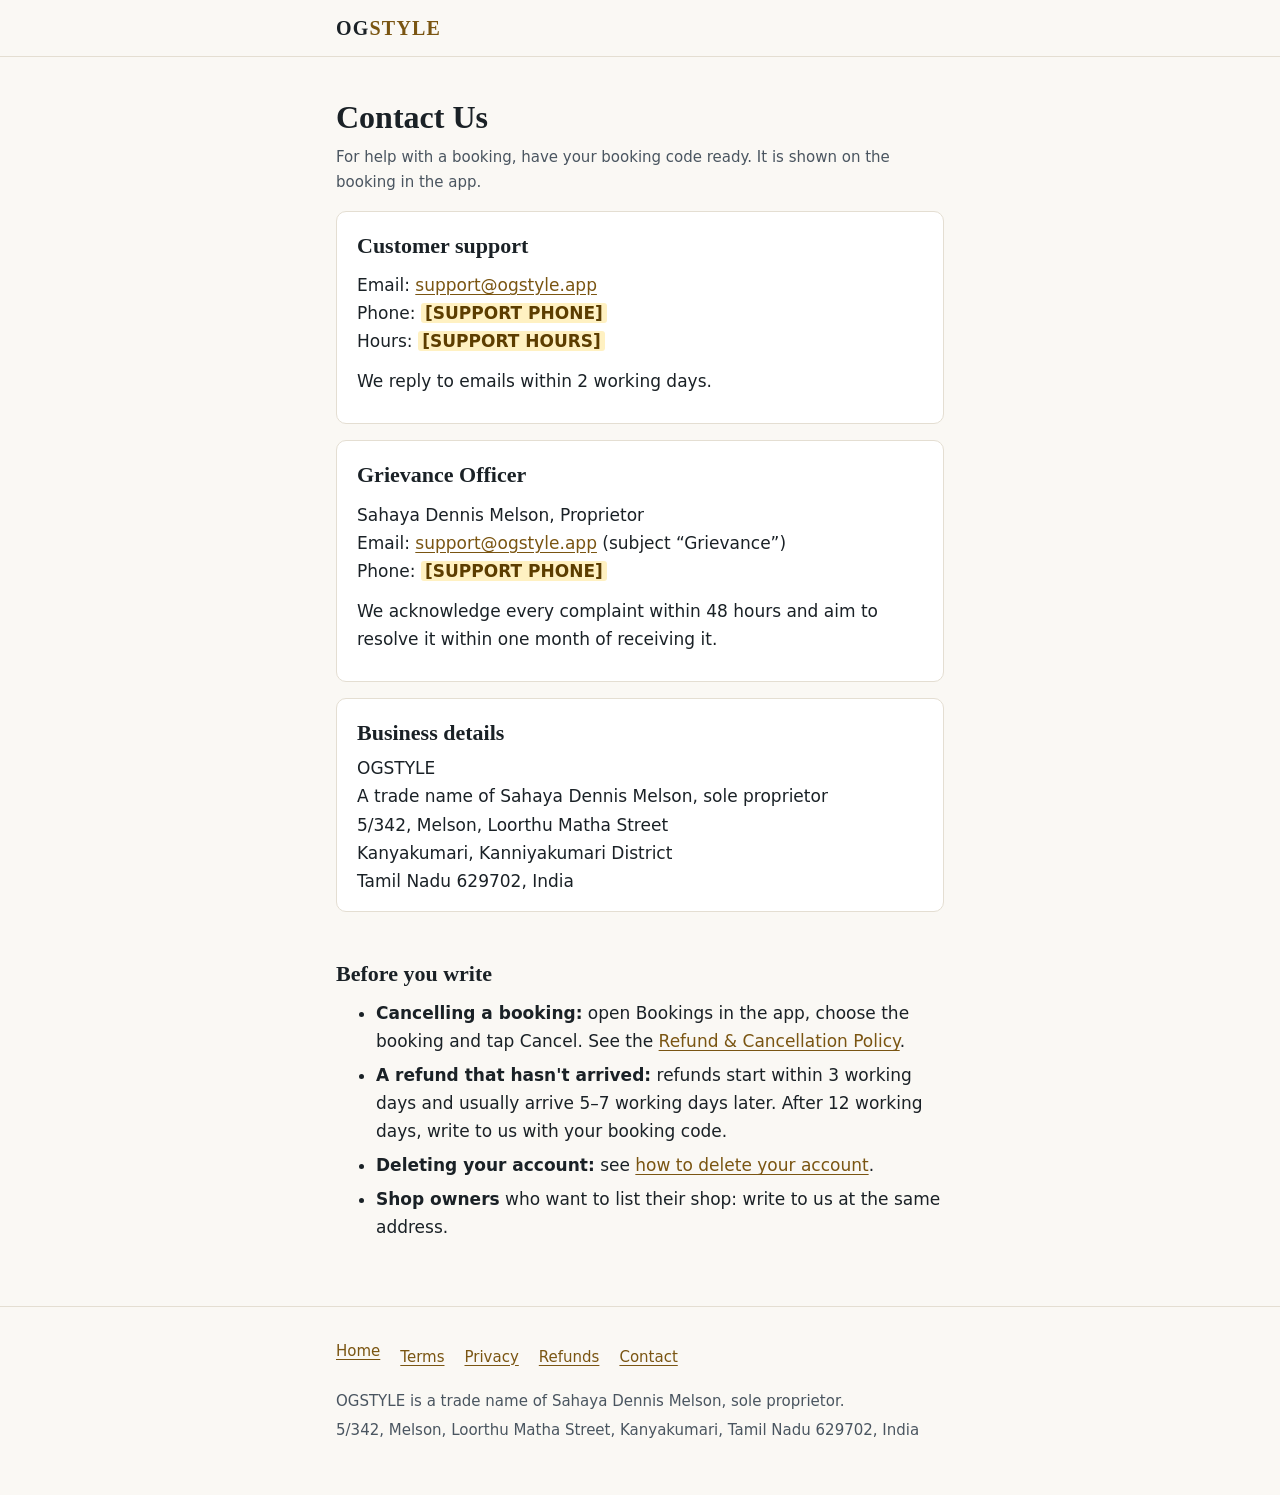
==== docs/contact/index.html @ 732c6846 "feat: OGSTYLE landing and policy pages (draft, unpublished) Co-Authored-By: Claude Opus 5.5 <noreply" ====
<!doctype html>
<html lang="en">
  <head>
    <meta charset="utf-8" />
    <meta name="viewport" content="width=device-width, initial-scale=1" />
    <title>Contact Us — OGSTYLE</title>
    <meta
      name="description"
      content="How to reach OGSTYLE: email, phone, postal address and Grievance Officer."
    />
    <link rel="stylesheet" href="../style.css" />
    <link rel="icon" href="../favicon.svg" type="image/svg+xml" />
  </head>
  <body>
    <!--
      Razorpay compares this page with the KYC: legal name, address and contact
      must match what the account was activated with. The Consumer Protection
      (E-Commerce) Rules, 2020 ask an e-commerce entity to show its legal name,
      address, customer-care contact and a Grievance Officer.
      LAWYER: confirm these rules apply and nothing else must be shown.
    -->
    <header class="site-header">
      <div class="wrap">
        <a class="wordmark" href="../">OG<span>STYLE</span></a>
      </div>
    </header>

    <main class="wrap">
      <h1>Contact Us</h1>
      <p class="meta">
        For help with a booking, have your booking code ready. It is shown on the booking in the
        app.
      </p>

      <div class="card">
        <h2>Customer support</h2>
        <p>
          Email: <a href="mailto:support@ogstyle.app">support@ogstyle.app</a><br />
          Phone: <span class="fill">[SUPPORT PHONE]</span>
          <!-- FILL-IN: support phone. Use tel: link, e.g.
               <a href="tel:+91XXXXXXXXXX">+91 XXXXX XXXXX</a> -->
          <br />
          Hours: <span class="fill">[SUPPORT HOURS]</span>
          <!-- FILL-IN: e.g. "Monday to Saturday, 10 AM to 6 PM IST". Pick hours
               you can keep while travelling. -->
        </p>
        <p>
          We reply to emails within 2 working days.
          <!-- FILL-IN: confirm 2 working days, or change it. -->
        </p>
      </div>

      <div class="card">
        <h2>Grievance Officer</h2>
        <p>
          Sahaya Dennis Melson, Proprietor<br />
          Email: <a href="mailto:support@ogstyle.app?subject=Grievance">support@ogstyle.app</a>
          (subject “Grievance”)<br />
          Phone: <span class="fill">[SUPPORT PHONE]</span>
        </p>
        <p>
          We acknowledge every complaint within 48 hours and aim to resolve it within one month of
          receiving it.
          <!-- LAWYER: timelines per Consumer Protection (E-Commerce) Rules 2020
               r.4(5); IT Rules 2021 / DPDP may add requirements. -->
        </p>
      </div>

      <div class="card">
        <h2>Business details</h2>
        <address>
          OGSTYLE<br />
          A trade name of Sahaya Dennis Melson, sole proprietor<br />
          5/342, Melson, Loorthu Matha Street<br />
          Kanyakumari, Kanniyakumari District<br />
          Tamil Nadu 629702, India
        </address>
        <!-- CHECK: Udyam unit name "Dennis Freelance Service". If the Razorpay
             account was activated with the Udyam certificate as business
             proof, its business name is probably "Dennis Freelance Service",
             and it must appear here. Uncomment then:
        <p>Registered under Udyam as “Dennis Freelance Service”.</p>
        -->
        <!-- CA: if/when GST-registered, add "GSTIN: …" here and on invoices. -->
      </div>

      <h2>Before you write</h2>
      <ul>
        <li>
          <strong>Cancelling a booking:</strong> open Bookings in the app, choose the booking and
          tap Cancel. See the <a href="../refund-policy/">Refund &amp; Cancellation Policy</a>.
        </li>
        <li>
          <strong>A refund that hasn't arrived:</strong> refunds start within 3 working days and
          usually arrive 5–7 working days later. After 12 working days, write to us with your
          booking code.
        </li>
        <li>
          <strong>Deleting your account:</strong> see
          <a href="../privacy/#delete">how to delete your account</a>.
        </li>
        <li>
          <strong>Shop owners</strong> who want to list their shop: write to us at the same address.
        </li>
      </ul>
    </main>

    <footer class="site-footer">
      <div class="wrap">
        <nav aria-label="Policies">
          <ul>
            <li><a href="../">Home</a></li>
            <li><a href="../terms/">Terms</a></li>
            <li><a href="../privacy/">Privacy</a></li>
            <li><a href="../refund-policy/">Refunds</a></li>
            <li><a href="../contact/">Contact</a></li>
          </ul>
        </nav>
        <p>OGSTYLE is a trade name of Sahaya Dennis Melson, sole proprietor.</p>
        <p>5/342, Melson, Loorthu Matha Street, Kanyakumari, Tamil Nadu 629702, India</p>
      </div>
    </footer>
  </body>
</html>
---- docs/style.css ----
/*
 * OGSTYLE document site. Legibility first: one column, system fonts, no
 * third-party requests (the privacy page should not hand a visitor's IP to a
 * font CDN). Colours take their cue from the app's tokens (mobile/src/theme/
 * tokens.ts — brass on near-black), lightened for reading by default and
 * following the phone into dark mode.
 */
:root {
  --bg: #faf8f4;
  --surface: #ffffff;
  --text: #1a2126;
  --muted: #4a5560;
  --rule: #e4ded2;
  --accent: #7a5512; /* brassDeep, darkened: 6.4:1 on --bg */
  --accent-soft: #f3ead8;
  --mark: #fff1c2;
  --mark-text: #5c3d00;
  --measure: 40rem;
  color-scheme: light dark;
}

@media (prefers-color-scheme: dark) {
  :root {
    --bg: #12171a; /* tokens.base */
    --surface: #1a2126; /* tokens.baseRaised */
    --text: #f3f5f6; /* tokens.textPrimary */
    --muted: #b4bec7;
    --rule: #2a3339;
    --accent: #efc578; /* tokens.brassBright */
    --accent-soft: #2a2416;
    --mark: #4a3a10;
    --mark-text: #ffe7a8;
  }
}

*,
*::before,
*::after {
  box-sizing: border-box;
}

html {
  -webkit-text-size-adjust: 100%;
  text-size-adjust: 100%;
}

body {
  margin: 0;
  background: var(--bg);
  color: var(--text);
  font-family: system-ui, -apple-system, 'Segoe UI', Roboto, 'Noto Sans', sans-serif;
  font-size: 1.0625rem;
  line-height: 1.65;
}

.wrap {
  max-width: var(--measure);
  margin: 0 auto;
  padding: 0 1rem;
}

/* ── header / footer ─────────────────────────────────────────────── */

.site-header {
  border-bottom: 1px solid var(--rule);
}

.site-header .wrap {
  display: flex;
  align-items: center;
  justify-content: space-between;
  gap: 1rem;
  min-height: 3.5rem;
}

.wordmark {
  font-family: 'Iowan Old Style', 'Palatino Linotype', Georgia, 'Noto Serif', serif;
  font-weight: 700;
  letter-spacing: 0.06em;
  font-size: 1.25rem;
  color: var(--text);
  text-decoration: none;
}

.wordmark span {
  color: var(--accent);
}

.site-footer {
  margin-top: 4rem;
  border-top: 1px solid var(--rule);
  padding: 2rem 0 3rem;
  font-size: 0.9375rem;
  color: var(--muted);
}

.site-footer nav ul {
  list-style: none;
  padding: 0;
  margin: 0 0 1.25rem;
  display: flex;
  flex-wrap: wrap;
  gap: 0.5rem 1.25rem;
}

.site-footer p {
  margin: 0.25rem 0;
}

/* ── type ───────────────────────────────────────────────────────── */

h1,
h2,
h3 {
  font-family: 'Iowan Old Style', 'Palatino Linotype', Georgia, 'Noto Serif', serif;
  line-height: 1.25;
  font-weight: 700;
}

h1 {
  font-size: 2rem;
  margin: 2.5rem 0 0.5rem;
}

h2 {
  font-size: 1.375rem;
  margin: 2.5rem 0 0.5rem;
  padding-top: 0.5rem;
}

h3 {
  font-size: 1.125rem;
  margin: 1.75rem 0 0.25rem;
}

p,
ul,
ol {
  margin: 0.75rem 0;
}

li + li {
  margin-top: 0.375rem;
}

a {
  color: var(--accent);
  text-underline-offset: 0.18em;
}

a:focus-visible {
  outline: 3px solid var(--accent);
  outline-offset: 2px;
  border-radius: 2px;
}

strong {
  font-weight: 650;
}

.meta {
  color: var(--muted);
  font-size: 0.9375rem;
  margin-top: 0;
}

/* A value still to be filled in before launch. Loud on purpose: a
   placeholder must never reach Razorpay's reviewer unnoticed. */
.fill {
  background: var(--mark);
  color: var(--mark-text);
  padding: 0 0.25em;
  border-radius: 3px;
  font-weight: 600;
}

/* ── blocks ─────────────────────────────────────────────────────── */

.summary {
  background: var(--accent-soft);
  border-left: 4px solid var(--accent);
  border-radius: 0 8px 8px 0;
  padding: 0.75rem 1.25rem;
  margin: 1.5rem 0;
}

.summary ul {
  padding-left: 1.1rem;
}

.toc {
  border: 1px solid var(--rule);
  border-radius: 8px;
  padding: 0.75rem 1.25rem;
  margin: 1.5rem 0;
  font-size: 0.9375rem;
}

.toc ol {
  margin: 0.25rem 0;
  padding-left: 1.25rem;
}

/* Tables collapse to stacked cards on a phone instead of scrolling sideways. */
table {
  width: 100%;
  border-collapse: collapse;
  margin: 1rem 0;
  font-size: 0.9875rem;
}

th,
td {
  text-align: left;
  vertical-align: top;
  padding: 0.625rem 0.75rem;
  border-bottom: 1px solid var(--rule);
}

thead th {
  border-bottom: 2px solid var(--text);
}

@media (max-width: 34rem) {
  table,
  tbody,
  tr,
  td {
    display: block;
  }
  thead {
    position: absolute;
    width: 1px;
    height: 1px;
    overflow: hidden;
    clip: rect(0 0 0 0);
  }
  tr {
    border: 1px solid var(--rule);
    border-radius: 8px;
    padding: 0.5rem 0.75rem;
    margin-bottom: 0.75rem;
    background: var(--surface);
  }
  td {
    border: 0;
    padding: 0.25rem 0;
  }
  td::before {
    content: attr(data-label);
    display: block;
    font-size: 0.8125rem;
    text-transform: uppercase;
    letter-spacing: 0.05em;
    color: var(--muted);
  }
}

.card {
  background: var(--surface);
  border: 1px solid var(--rule);
  border-radius: 10px;
  padding: 1rem 1.25rem;
  margin: 1rem 0;
}

.card h2,
.card h3 {
  margin-top: 0.25rem;
  padding-top: 0;
}

address {
  font-style: normal;
}

/* ── landing ────────────────────────────────────────────────────── */

.hero {
  min-height: calc(100vh - 3.5rem - 1px);
  min-height: calc(100svh - 3.5rem - 1px);
  display: flex;
  flex-direction: column;
  justify-content: center;
  padding: 2rem 0;
}

.hero h1 {
  font-size: clamp(2.5rem, 11vw, 4rem);
  letter-spacing: 0.04em;
  margin: 0 0 0.75rem;
}

.hero h1 span {
  color: var(--accent);
}

.lede {
  font-size: 1.25rem;
  line-height: 1.5;
  margin: 0 0 1.5rem;
  max-width: 32rem;
}

.steps {
  padding-left: 1.25rem;
  margin: 0 0 2rem;
  color: var(--muted);
}

.store-button {
  display: inline-flex;
  flex-direction: column;
  align-items: flex-start;
  gap: 0.125rem;
  background: var(--text);
  color: var(--bg);
  text-decoration: none;
  padding: 0.75rem 1.5rem;
  border-radius: 999px;
  font-weight: 650;
  min-height: 3rem;
  align-self: flex-start;
}

.store-button small {
  font-weight: 400;
  opacity: 0.8;
}

.hero-links {
  list-style: none;
  padding: 0;
  margin: 2.5rem 0 0;
  display: flex;
  flex-wrap: wrap;
  gap: 0.5rem 1.5rem;
  font-size: 0.9375rem;
}

.hero-links a {
  display: inline-block;
  padding: 0.375rem 0; /* ≥ 44 px tap height with line-height */
}

.legal-line {
  color: var(--muted);
  font-size: 0.875rem;
  margin-top: 1.5rem;
}

/* ── print ──────────────────────────────────────────────────────── */

@media print {
  :root {
    --bg: #fff;
    --text: #000;
    --muted: #333;
    --accent: #000;
  }
  .site-header nav,
  .toc {
    display: none;
  }
  a[href^='http']::after,
  a[href^='mailto']::after {
    content: ' (' attr(href) ')';
    font-size: 0.85em;
  }
  h2 {
    break-after: avoid;
  }
}
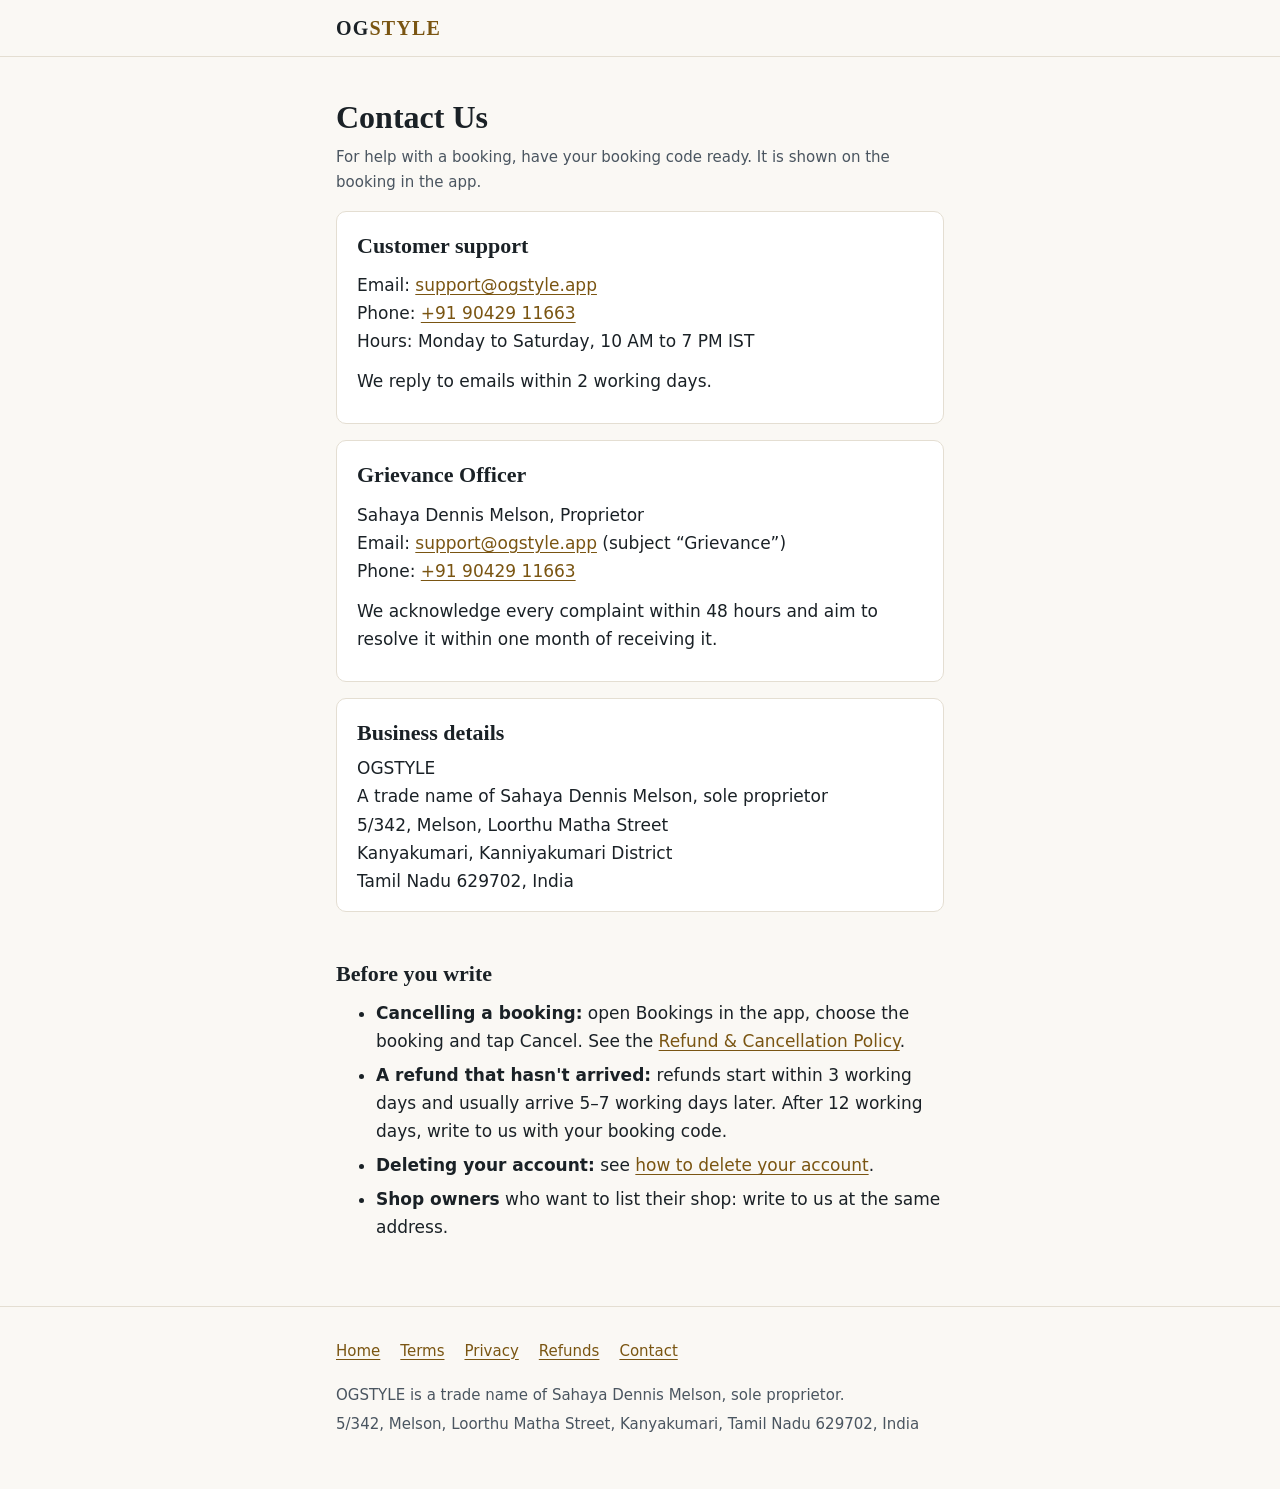
==== commit d37d8bdc: "content: support phone and hours, 7-day account closure; drop the Udyam line (not in Razorpay KYC) C" ====
--- a/docs/contact/index.html
+++ b/docs/contact/index.html
@@ -36,13 +36,9 @@
         <h2>Customer support</h2>
         <p>
           Email: <a href="mailto:support@ogstyle.app">support@ogstyle.app</a><br />
-          Phone: <span class="fill">[SUPPORT PHONE]</span>
-          <!-- FILL-IN: support phone. Use tel: link, e.g.
-               <a href="tel:+91XXXXXXXXXX">+91 XXXXX XXXXX</a> -->
+          Phone: <a href="tel:+919042911663">+91 90429 11663</a>
           <br />
-          Hours: <span class="fill">[SUPPORT HOURS]</span>
-          <!-- FILL-IN: e.g. "Monday to Saturday, 10 AM to 6 PM IST". Pick hours
-               you can keep while travelling. -->
+          Hours: Monday to Saturday, 10 AM to 7 PM IST
         </p>
         <p>
           We reply to emails within 2 working days.
@@ -56,7 +52,7 @@
           Sahaya Dennis Melson, Proprietor<br />
           Email: <a href="mailto:support@ogstyle.app?subject=Grievance">support@ogstyle.app</a>
           (subject “Grievance”)<br />
-          Phone: <span class="fill">[SUPPORT PHONE]</span>
+          Phone: <a href="tel:+919042911663">+91 90429 11663</a>
         </p>
         <p>
           We acknowledge every complaint within 48 hours and aim to resolve it within one month of
@@ -75,12 +71,9 @@
           Kanyakumari, Kanniyakumari District<br />
           Tamil Nadu 629702, India
         </address>
-        <!-- CHECK: Udyam unit name "Dennis Freelance Service". If the Razorpay
-             account was activated with the Udyam certificate as business
-             proof, its business name is probably "Dennis Freelance Service",
-             and it must appear here. Uncomment then:
-        <p>Registered under Udyam as “Dennis Freelance Service”.</p>
-        -->
+        <!-- Razorpay KYC (confirmed 2026-11-09): Business Name and Brand Name
+             SAHAYA DENNIS MELSON, Proprietorship. The trade name line above
+             must keep matching that. -->
         <!-- CA: if/when GST-registered, add "GSTIN: …" here and on invoices. -->
       </div>
 
--- a/docs/style.css
+++ b/docs/style.css
@@ -143,6 +143,12 @@
   margin-top: 0.375rem;
 }
 
+/* Inline link rows: the list spacing above must not offset flex items. */
+.hero-links li + li,
+.site-footer nav li + li {
+  margin-top: 0;
+}
+
 a {
   color: var(--accent);
   text-underline-offset: 0.18em;
@@ -282,7 +288,8 @@
   display: flex;
   flex-direction: column;
   justify-content: center;
-  padding: 2rem 0;
+  padding-top: 2rem;
+  padding-bottom: 2rem;
 }
 
 .hero h1 {
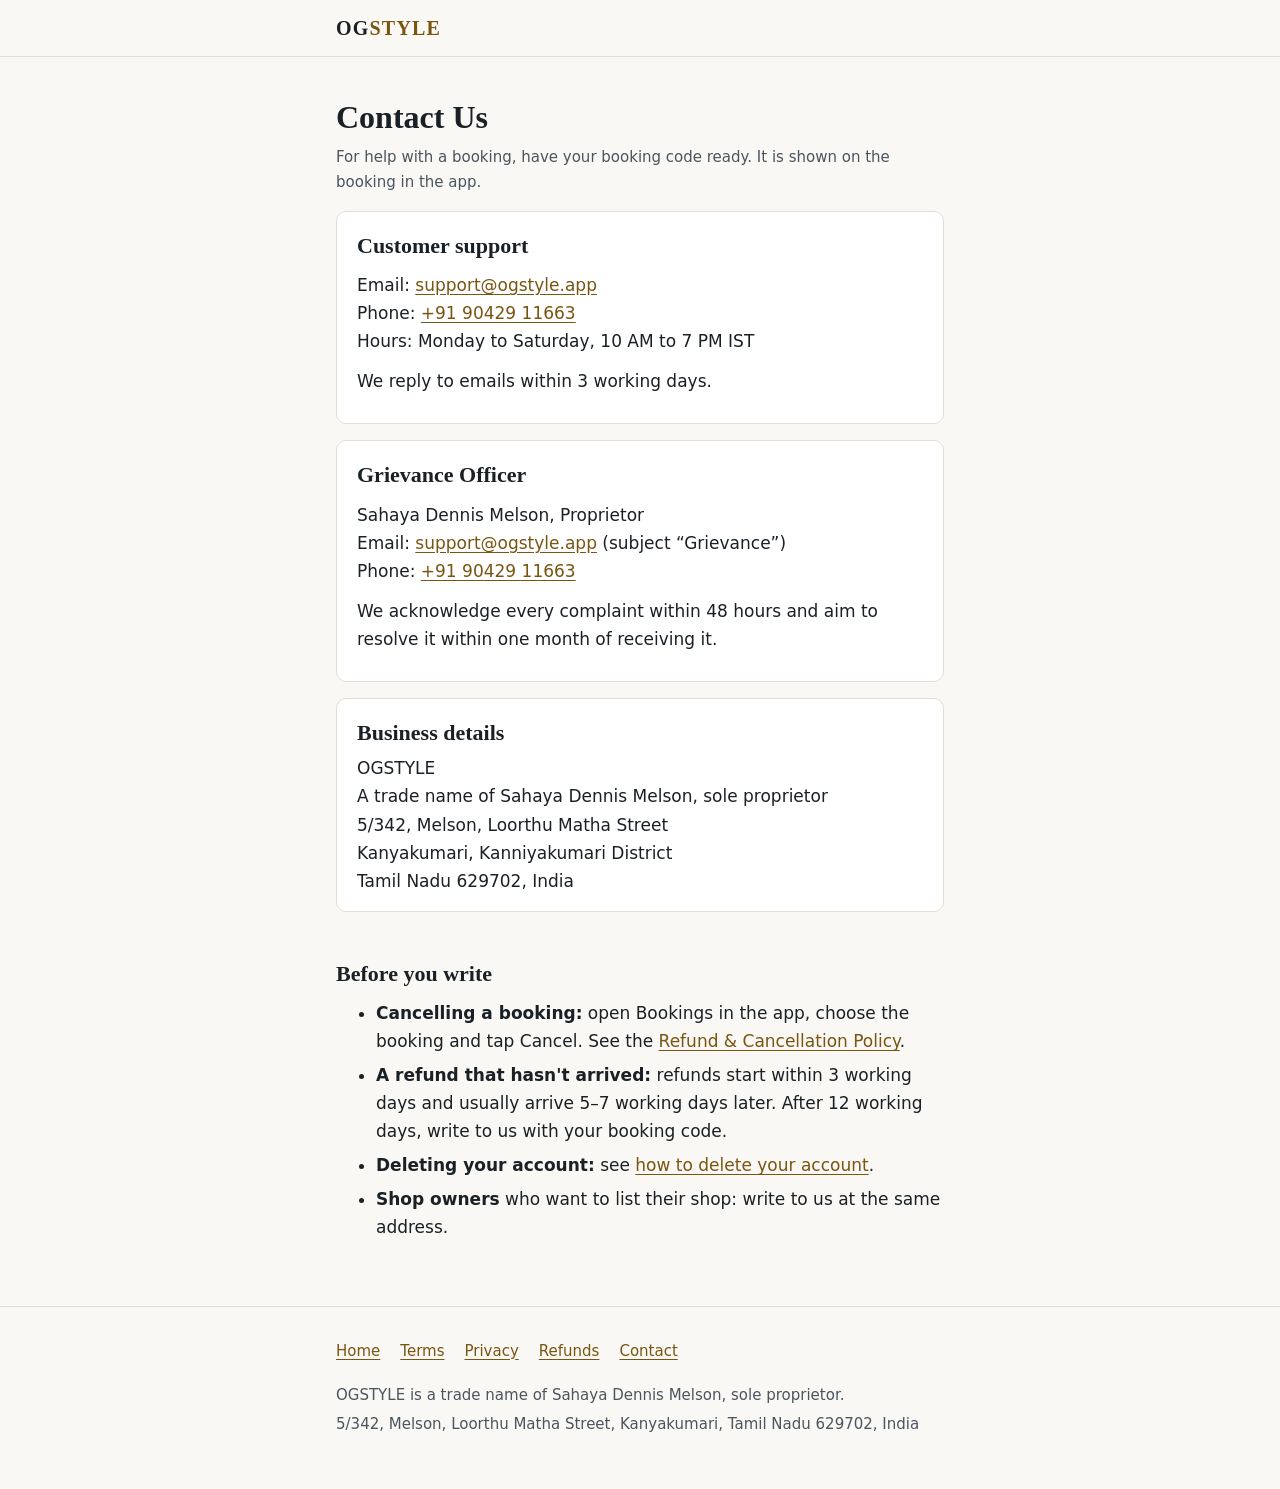
==== commit 6b02c8a3: "content: email reply time is 3 working days (PF-15) Co-Authored-By: Claude Opus 5.5 <noreply@anthrop" ====
--- a/docs/contact/index.html
+++ b/docs/contact/index.html
@@ -41,8 +41,8 @@
           Hours: Monday to Saturday, 10 AM to 7 PM IST
         </p>
         <p>
-          We reply to emails within 2 working days.
-          <!-- FILL-IN: confirm 2 working days, or change it. -->
+          <!-- PF-15: an operational promise, like PF-12 - see POLICY-FACTS. -->
+          We reply to emails within 3 working days.
         </p>
       </div>
 
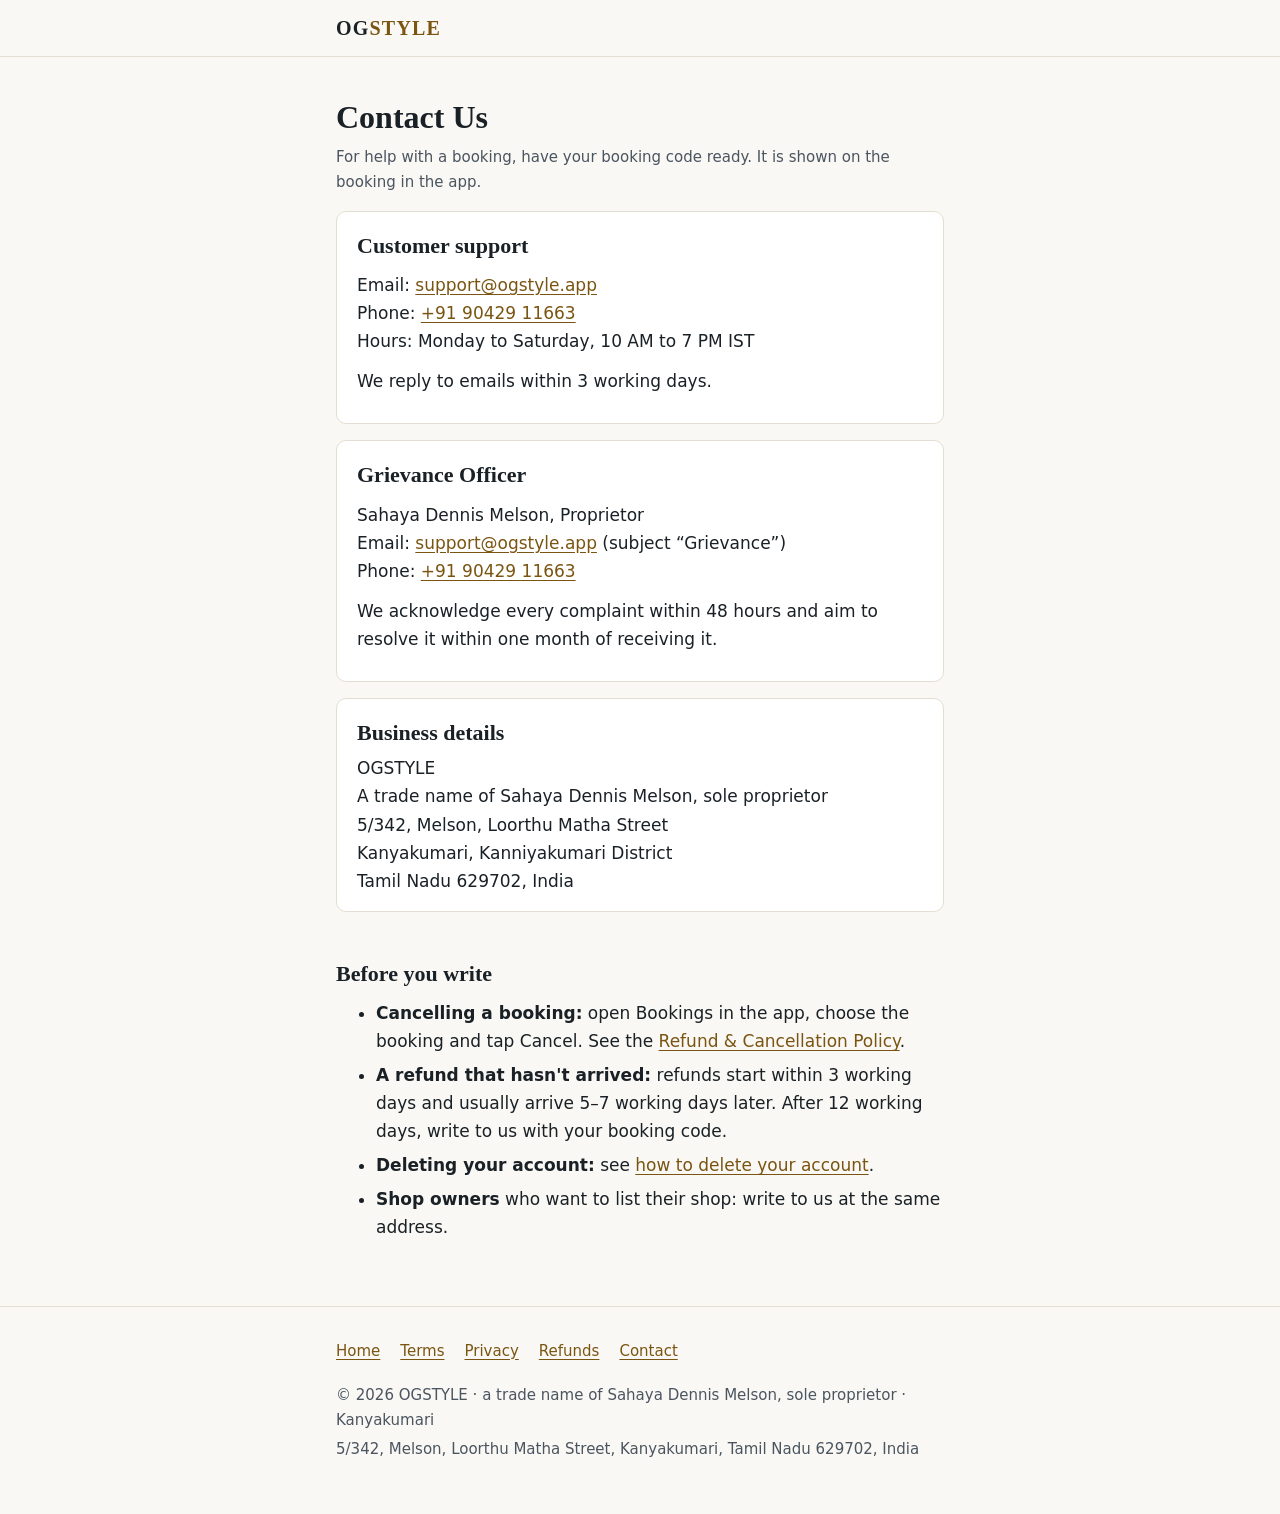
==== commit 6ab73d6e: "chore(site): policy page footers carry the same copyright line as the landing Co-Authored-By: Claude" ====
--- a/docs/contact/index.html
+++ b/docs/contact/index.html
@@ -109,7 +109,7 @@
             <li><a href="../contact/">Contact</a></li>
           </ul>
         </nav>
-        <p>OGSTYLE is a trade name of Sahaya Dennis Melson, sole proprietor.</p>
+        <p>© 2026 OGSTYLE · a trade name of Sahaya Dennis Melson, sole proprietor · Kanyakumari</p>
         <p>5/342, Melson, Loorthu Matha Street, Kanyakumari, Tamil Nadu 629702, India</p>
       </div>
     </footer>
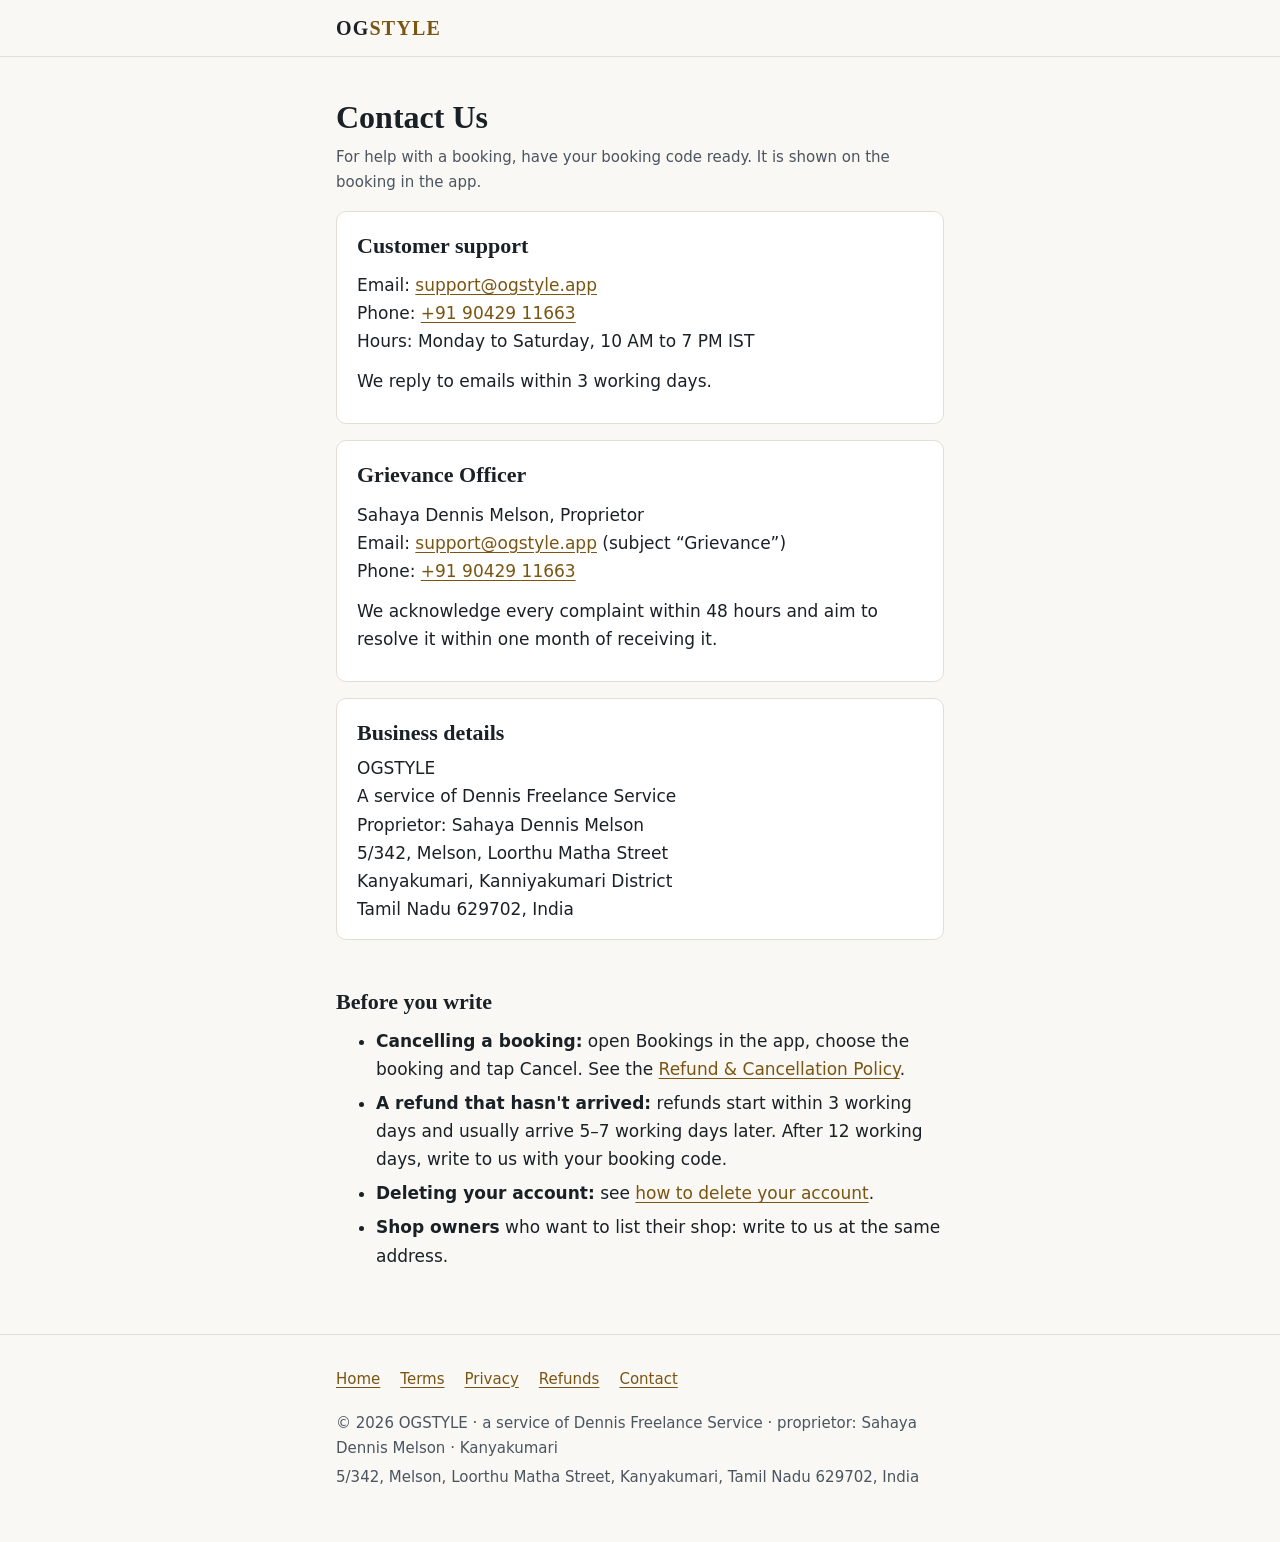
==== commit b19f2a90: "content(site): operator named as Dennis Freelance Service, proprietor Sahaya Dennis Melson Footer on" ====
--- a/docs/contact/index.html
+++ b/docs/contact/index.html
@@ -66,14 +66,18 @@
         <h2>Business details</h2>
         <address>
           OGSTYLE<br />
-          A trade name of Sahaya Dennis Melson, sole proprietor<br />
+          A service of Dennis Freelance Service<br />
+          Proprietor: Sahaya Dennis Melson<br />
           5/342, Melson, Loorthu Matha Street<br />
           Kanyakumari, Kanniyakumari District<br />
           Tamil Nadu 629702, India
         </address>
         <!-- Razorpay KYC (confirmed 2026-11-09): Business Name and Brand Name
-             SAHAYA DENNIS MELSON, Proprietorship. The trade name line above
-             must keep matching that. -->
+             SAHAYA DENNIS MELSON, Proprietorship. The proprietor line above
+             must keep matching that. "Dennis Freelance Service" is the Udyam
+             enterprise name (renamed 2026-11) and the DLT entity; the Razorpay
+             business name stays the individual's on purpose (owner, 2026-11-21:
+             a rename risks re-triggering KYC). -->
         <!-- CA: if/when GST-registered, add "GSTIN: …" here and on invoices. -->
       </div>
 
@@ -109,7 +113,7 @@
             <li><a href="../contact/">Contact</a></li>
           </ul>
         </nav>
-        <p>© 2026 OGSTYLE · a trade name of Sahaya Dennis Melson, sole proprietor · Kanyakumari</p>
+        <p>© 2026 OGSTYLE · a service of Dennis Freelance Service · proprietor: Sahaya Dennis Melson · Kanyakumari</p>
         <p>5/342, Melson, Loorthu Matha Street, Kanyakumari, Tamil Nadu 629702, India</p>
       </div>
     </footer>
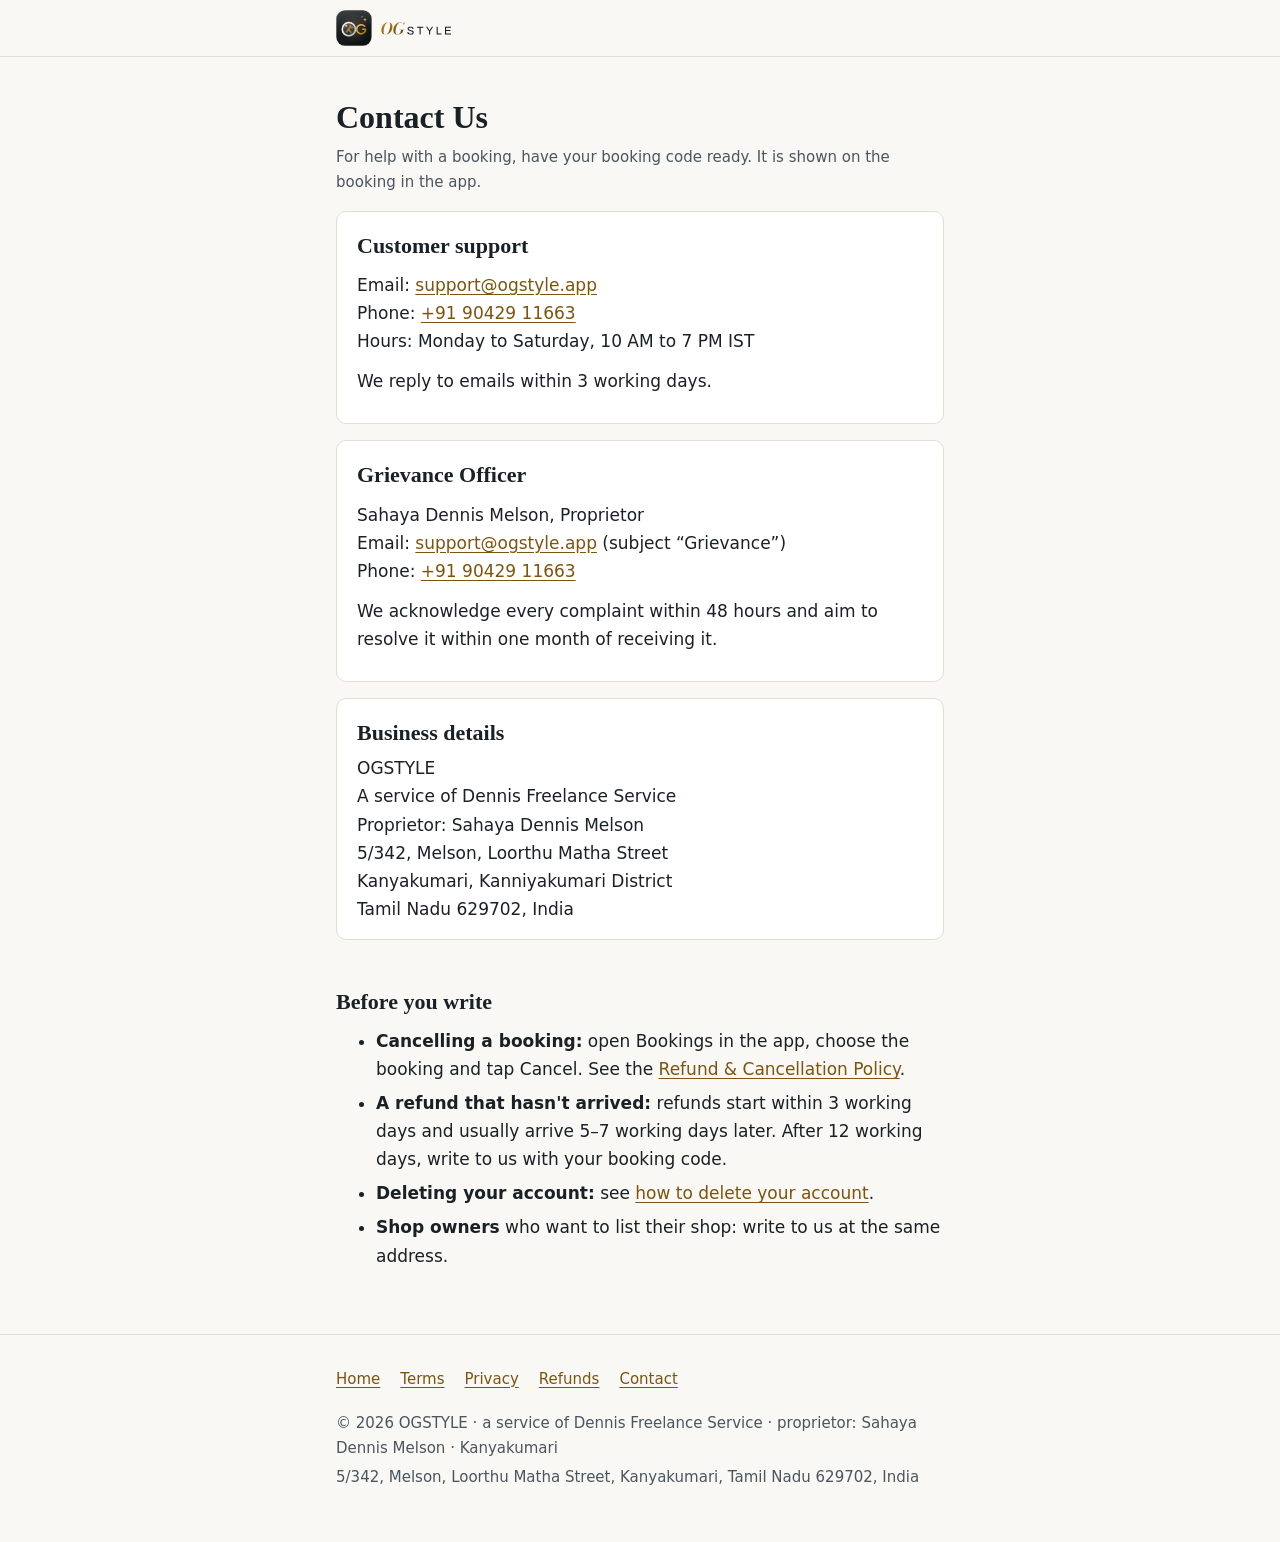
==== commit 0ed570ac: "feat(site): kit logo on every page (light/dark on policy pages), full favicon set + manifest, new OG" ====
--- a/docs/contact/index.html
+++ b/docs/contact/index.html
@@ -9,7 +9,10 @@
       content="How to reach OGSTYLE: email, phone, postal address and Grievance Officer."
     />
     <link rel="stylesheet" href="../style.css" />
+    <link rel="icon" href="../favicon.ico" sizes="any" />
     <link rel="icon" href="../favicon.svg" type="image/svg+xml" />
+    <link rel="apple-touch-icon" href="../apple-touch-icon.png" />
+    <link rel="manifest" href="../site.webmanifest" />
   </head>
   <body>
     <!--
@@ -21,7 +24,7 @@
     -->
     <header class="site-header">
       <div class="wrap">
-        <a class="wordmark" href="../">OG<span>STYLE</span></a>
+        <a class="wordmark" href="../"><picture><source srcset="../assets/logo.svg" media="(prefers-color-scheme: dark)" /><img src="../assets/logo-light-bg.svg" width="117" height="36" alt="OGSTYLE" /></picture></a>
       </div>
     </header>
 
--- a/docs/style.css
+++ b/docs/style.css
@@ -86,6 +86,12 @@
   color: var(--accent);
 }
 
+.wordmark img {
+  display: block;
+  height: 36px;
+  width: auto;
+}
+
 .site-footer {
   margin-top: 4rem;
   border-top: 1px solid var(--rule);
